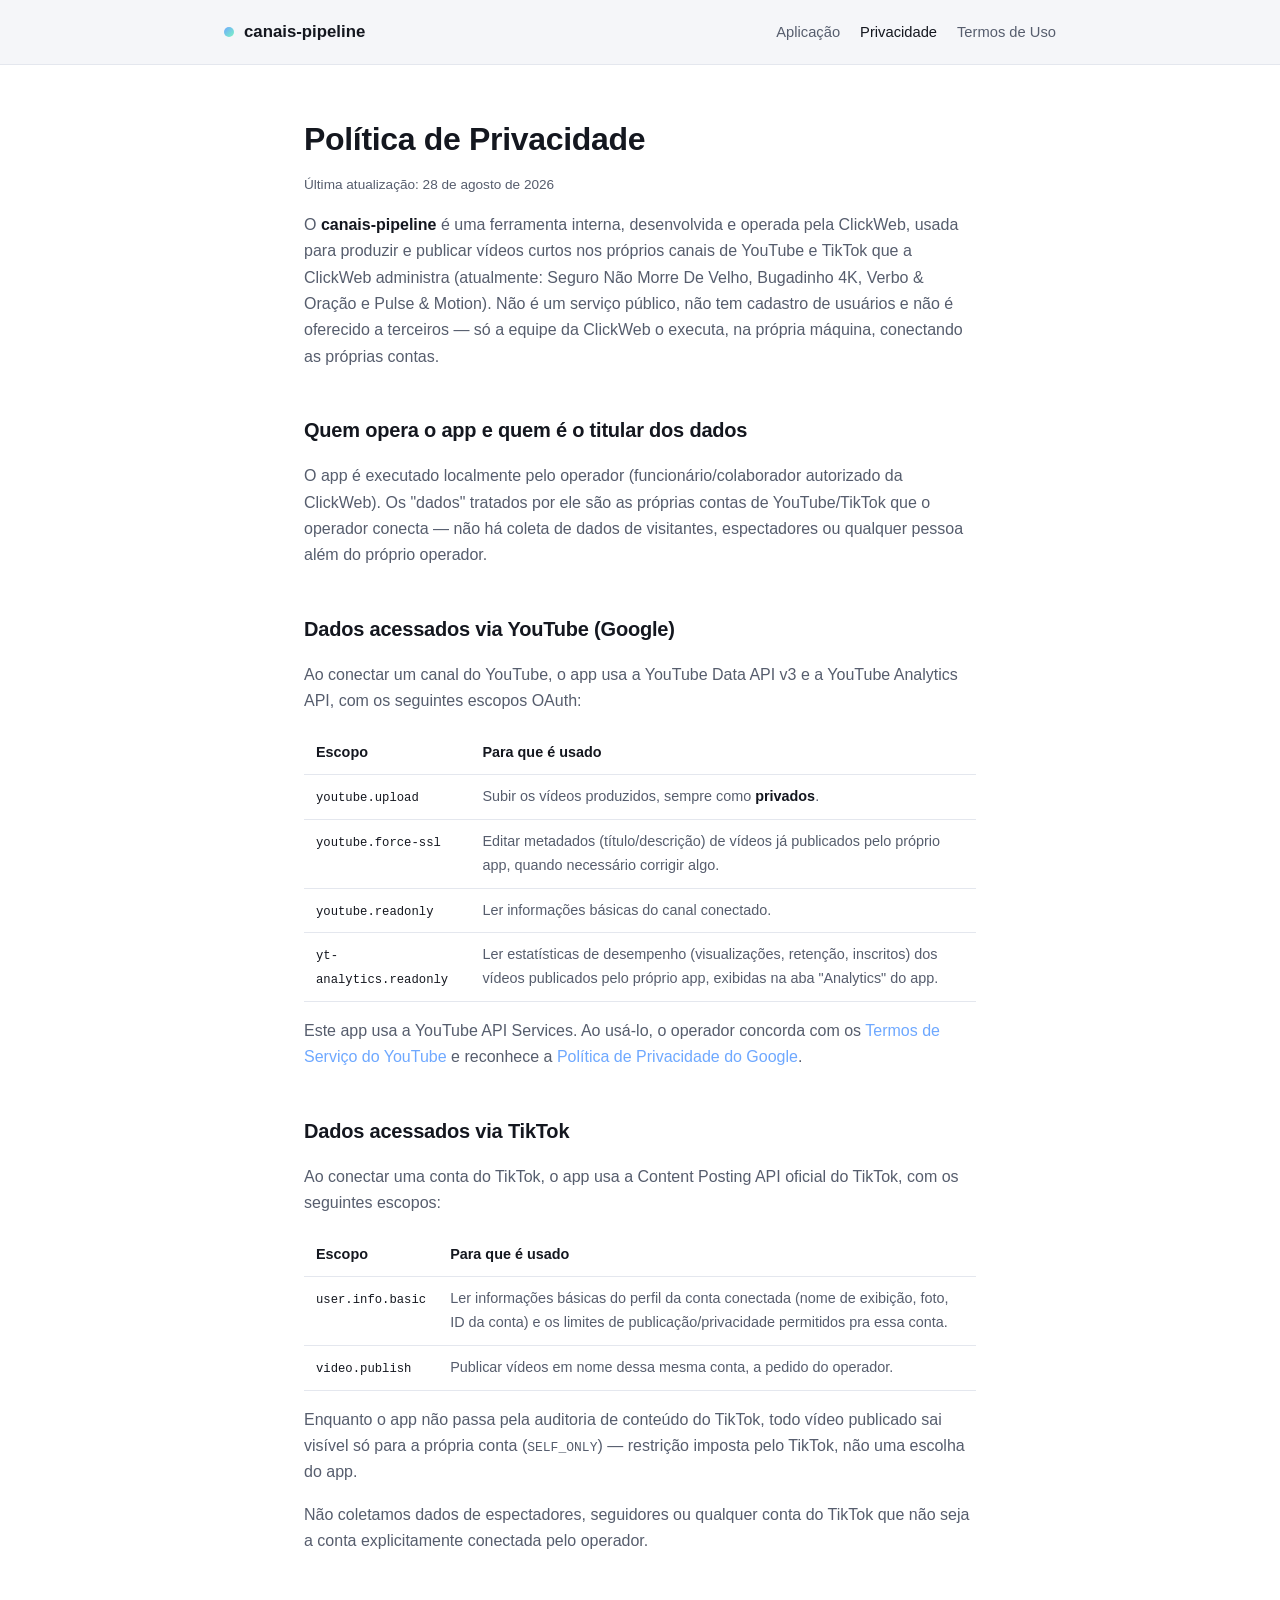
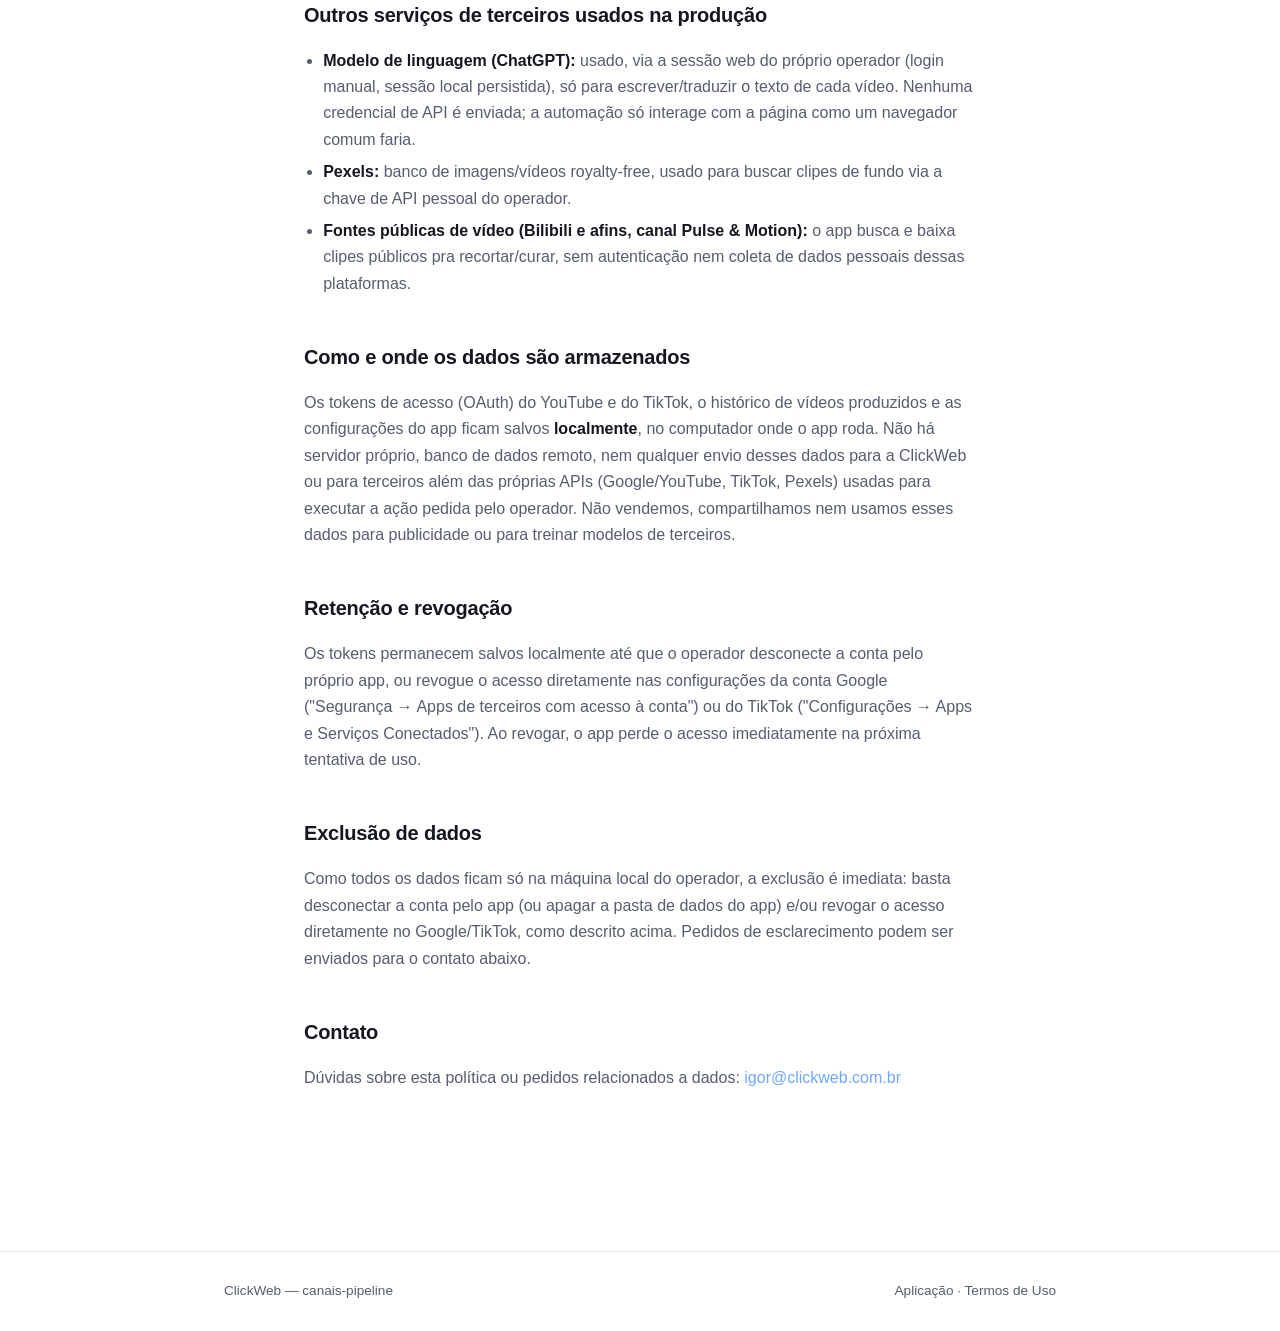
==== privacy.html @ f456fe6c "Site inicial: página da aplicação, política de privacidade e termos de uso" ====
<!DOCTYPE html>
<html lang="pt-BR">
<head>
<meta charset="UTF-8">
<title>Política de Privacidade — canais-pipeline</title>
<meta name="viewport" content="width=device-width, initial-scale=1">
<meta name="description" content="Política de Privacidade do canais-pipeline, ferramenta interna da ClickWeb.">
<link rel="stylesheet" href="styles.css">
</head>
<body>

<header class="site-header">
  <div class="inner">
    <div class="brand"><span class="dot"></span> canais-pipeline</div>
    <nav class="site-nav">
      <a href="index.html">Aplicação</a>
      <a href="privacy.html" class="active">Privacidade</a>
      <a href="terms.html">Termos de Uso</a>
    </nav>
  </div>
</header>

<main class="doc">
  <h1>Política de Privacidade</h1>
  <p class="meta">Última atualização: 28 de agosto de 2026</p>

  <p>
    O <strong>canais-pipeline</strong> é uma ferramenta interna, desenvolvida e operada pela
    ClickWeb, usada para produzir e publicar vídeos curtos nos próprios canais de YouTube e
    TikTok que a ClickWeb administra (atualmente: Seguro Não Morre De Velho, Bugadinho 4K,
    Verbo &amp; Oração e Pulse &amp; Motion). Não é um serviço público, não tem cadastro de
    usuários e não é oferecido a terceiros — só a equipe da ClickWeb o executa, na própria
    máquina, conectando as próprias contas.
  </p>

  <h2>Quem opera o app e quem é o titular dos dados</h2>
  <p>
    O app é executado localmente pelo operador (funcionário/colaborador autorizado da
    ClickWeb). Os "dados" tratados por ele são as próprias contas de YouTube/TikTok que o
    operador conecta — não há coleta de dados de visitantes, espectadores ou qualquer pessoa
    além do próprio operador.
  </p>

  <h2>Dados acessados via YouTube (Google)</h2>
  <p>Ao conectar um canal do YouTube, o app usa a YouTube Data API v3 e a YouTube Analytics API, com os seguintes escopos OAuth:</p>
  <table class="scope-table">
    <thead><tr><th>Escopo</th><th>Para que é usado</th></tr></thead>
    <tbody>
      <tr><td><code>youtube.upload</code></td><td>Subir os vídeos produzidos, sempre como <strong>privados</strong>.</td></tr>
      <tr><td><code>youtube.force-ssl</code></td><td>Editar metadados (título/descrição) de vídeos já publicados pelo próprio app, quando necessário corrigir algo.</td></tr>
      <tr><td><code>youtube.readonly</code></td><td>Ler informações básicas do canal conectado.</td></tr>
      <tr><td><code>yt-analytics.readonly</code></td><td>Ler estatísticas de desempenho (visualizações, retenção, inscritos) dos vídeos publicados pelo próprio app, exibidas na aba "Analytics" do app.</td></tr>
    </tbody>
  </table>
  <p>
    Este app usa a YouTube API Services. Ao usá-lo, o operador concorda com os
    <a href="https://www.youtube.com/t/terms" target="_blank" rel="noopener">Termos de Serviço do YouTube</a>
    e reconhece a <a href="https://policies.google.com/privacy" target="_blank" rel="noopener">Política de Privacidade do Google</a>.
  </p>

  <h2>Dados acessados via TikTok</h2>
  <p>Ao conectar uma conta do TikTok, o app usa a Content Posting API oficial do TikTok, com os seguintes escopos:</p>
  <table class="scope-table">
    <thead><tr><th>Escopo</th><th>Para que é usado</th></tr></thead>
    <tbody>
      <tr><td><code>user.info.basic</code></td><td>Ler informações básicas do perfil da conta conectada (nome de exibição, foto, ID da conta) e os limites de publicação/privacidade permitidos pra essa conta.</td></tr>
      <tr><td><code>video.publish</code></td><td>Publicar vídeos em nome dessa mesma conta, a pedido do operador.</td></tr>
    </tbody>
  </table>
  <p>
    Enquanto o app não passa pela auditoria de conteúdo do TikTok, todo vídeo publicado sai
    visível só para a própria conta (<code>SELF_ONLY</code>) — restrição imposta pelo TikTok,
    não uma escolha do app.
  </p>
  <p>
    Não coletamos dados de espectadores, seguidores ou qualquer conta do TikTok que não seja a
    conta explicitamente conectada pelo operador.
  </p>

  <h2>Outros serviços de terceiros usados na produção</h2>
  <ul class="plain">
    <li><strong>Modelo de linguagem (ChatGPT):</strong> usado, via a sessão web do próprio operador (login manual, sessão local persistida), só para escrever/traduzir o texto de cada vídeo. Nenhuma credencial de API é enviada; a automação só interage com a página como um navegador comum faria.</li>
    <li><strong>Pexels:</strong> banco de imagens/vídeos royalty-free, usado para buscar clipes de fundo via a chave de API pessoal do operador.</li>
    <li><strong>Fontes públicas de vídeo (Bilibili e afins, canal Pulse &amp; Motion):</strong> o app busca e baixa clipes públicos pra recortar/curar, sem autenticação nem coleta de dados pessoais dessas plataformas.</li>
  </ul>

  <h2>Como e onde os dados são armazenados</h2>
  <p>
    Os tokens de acesso (OAuth) do YouTube e do TikTok, o histórico de vídeos produzidos e as
    configurações do app ficam salvos <strong>localmente</strong>, no computador onde o app
    roda. Não há servidor próprio, banco de dados remoto, nem qualquer envio desses dados para
    a ClickWeb ou para terceiros além das próprias APIs (Google/YouTube, TikTok, Pexels) usadas
    para executar a ação pedida pelo operador. Não vendemos, compartilhamos nem usamos esses
    dados para publicidade ou para treinar modelos de terceiros.
  </p>

  <h2>Retenção e revogação</h2>
  <p>
    Os tokens permanecem salvos localmente até que o operador desconecte a conta pelo próprio
    app, ou revogue o acesso diretamente nas configurações da conta Google
    ("Segurança → Apps de terceiros com acesso à conta") ou do TikTok
    ("Configurações → Apps e Serviços Conectados"). Ao revogar, o app perde o acesso
    imediatamente na próxima tentativa de uso.
  </p>

  <h2>Exclusão de dados</h2>
  <p>
    Como todos os dados ficam só na máquina local do operador, a exclusão é imediata: basta
    desconectar a conta pelo app (ou apagar a pasta de dados do app) e/ou revogar o acesso
    diretamente no Google/TikTok, como descrito acima. Pedidos de esclarecimento podem ser
    enviados para o contato abaixo.
  </p>

  <h2>Contato</h2>
  <p>
    Dúvidas sobre esta política ou pedidos relacionados a dados:
    <a href="mailto:igor@clickweb.com.br">igor@clickweb.com.br</a>
  </p>
</main>

<footer class="site-footer">
  <div class="inner">
    <span>ClickWeb — canais-pipeline</span>
    <span><a href="index.html">Aplicação</a> · <a href="terms.html">Termos de Uso</a></span>
  </div>
</footer>

</body>
</html>
---- styles.css ----
:root {
  --bg: #0b0d12;
  --bg-alt: #12151c;
  --card: #171b24;
  --border: #262b38;
  --text: #e7e9ee;
  --text-dim: #9aa1b1;
  --accent: #6ea8ff;
  --accent-2: #7cf5c4;
  --max-width: 880px;
}

* { box-sizing: border-box; }

html { scroll-behavior: smooth; }

body {
  margin: 0;
  font-family: -apple-system, BlinkMacSystemFont, "Segoe UI", Roboto, Helvetica, Arial, sans-serif;
  background: var(--bg);
  color: var(--text);
  line-height: 1.65;
}

a { color: var(--accent); text-decoration: none; }
a:hover { text-decoration: underline; }

header.site-header {
  border-bottom: 1px solid var(--border);
  background: var(--bg-alt);
}

.site-header .inner {
  max-width: var(--max-width);
  margin: 0 auto;
  padding: 18px 24px;
  display: flex;
  align-items: center;
  justify-content: space-between;
  gap: 16px;
  flex-wrap: wrap;
}

.brand {
  display: flex;
  align-items: center;
  gap: 10px;
  font-weight: 700;
  font-size: 1.05rem;
  color: var(--text);
}

.brand .dot {
  width: 10px;
  height: 10px;
  border-radius: 50%;
  background: linear-gradient(135deg, var(--accent), var(--accent-2));
  flex: none;
}

nav.site-nav {
  display: flex;
  gap: 20px;
  font-size: 0.92rem;
}

nav.site-nav a { color: var(--text-dim); }
nav.site-nav a:hover, nav.site-nav a.active { color: var(--text); text-decoration: none; }

main {
  max-width: var(--max-width);
  margin: 0 auto;
  padding: 48px 24px 80px;
}

main.doc { max-width: 720px; }

h1 { font-size: 2rem; margin: 0 0 8px; letter-spacing: -0.01em; }
h2 { font-size: 1.25rem; margin: 2.2em 0 0.6em; letter-spacing: -0.01em; }
h3 { font-size: 1.05rem; margin: 1.6em 0 0.5em; color: var(--text); }

p { color: var(--text-dim); }
.doc p, .doc li { color: var(--text-dim); }
.doc strong { color: var(--text); }

.lede {
  font-size: 1.1rem;
  color: var(--text-dim);
  max-width: 640px;
}

.meta {
  font-size: 0.85rem;
  color: var(--text-dim);
  margin-top: 4px;
}

.badge {
  display: inline-block;
  font-size: 0.78rem;
  padding: 3px 10px;
  border-radius: 999px;
  border: 1px solid var(--border);
  color: var(--text-dim);
  background: var(--bg-alt);
  margin-bottom: 16px;
}

.grid {
  display: grid;
  grid-template-columns: repeat(auto-fit, minmax(240px, 1fr));
  gap: 16px;
  margin-top: 28px;
}

.card {
  background: var(--card);
  border: 1px solid var(--border);
  border-radius: 12px;
  padding: 20px;
}

.card h3 { margin-top: 0; }
.card p { margin-bottom: 0; font-size: 0.94rem; }

.platform-tags {
  display: flex;
  gap: 6px;
  margin-top: 12px;
  flex-wrap: wrap;
}

.platform-tags span {
  font-size: 0.72rem;
  padding: 2px 8px;
  border-radius: 999px;
  background: var(--bg-alt);
  border: 1px solid var(--border);
  color: var(--text-dim);
}

.cta-row {
  display: flex;
  gap: 12px;
  margin-top: 32px;
  flex-wrap: wrap;
}

.btn {
  display: inline-block;
  padding: 10px 18px;
  border-radius: 8px;
  font-size: 0.92rem;
  font-weight: 600;
  border: 1px solid var(--border);
}

.btn.primary {
  background: var(--accent);
  border-color: var(--accent);
  color: #05070d;
}
.btn.primary:hover { text-decoration: none; opacity: 0.92; }

.btn.ghost { color: var(--text); background: transparent; }
.btn.ghost:hover { text-decoration: none; background: var(--bg-alt); }

section + section { margin-top: 56px; }

ul.plain { padding-left: 1.2em; }
ul.plain li { margin-bottom: 6px; }

table.scope-table {
  width: 100%;
  border-collapse: collapse;
  margin: 16px 0;
  font-size: 0.9rem;
}

table.scope-table th, table.scope-table td {
  text-align: left;
  padding: 10px 12px;
  border-bottom: 1px solid var(--border);
  color: var(--text-dim);
  vertical-align: top;
}

table.scope-table th { color: var(--text); font-weight: 600; }
table.scope-table code { color: var(--text); font-size: 0.85em; }

footer.site-footer {
  border-top: 1px solid var(--border);
  margin-top: 64px;
}

footer.site-footer .inner {
  max-width: var(--max-width);
  margin: 0 auto;
  padding: 28px 24px;
  display: flex;
  justify-content: space-between;
  gap: 16px;
  flex-wrap: wrap;
  font-size: 0.85rem;
  color: var(--text-dim);
}

footer.site-footer a { color: var(--text-dim); }

@media (prefers-color-scheme: light) {
  :root {
    --bg: #ffffff;
    --bg-alt: #f5f6f9;
    --card: #ffffff;
    --border: #e4e7ee;
    --text: #14171f;
    --text-dim: #565d6d;
  }
  .btn.primary { color: #ffffff; }
}
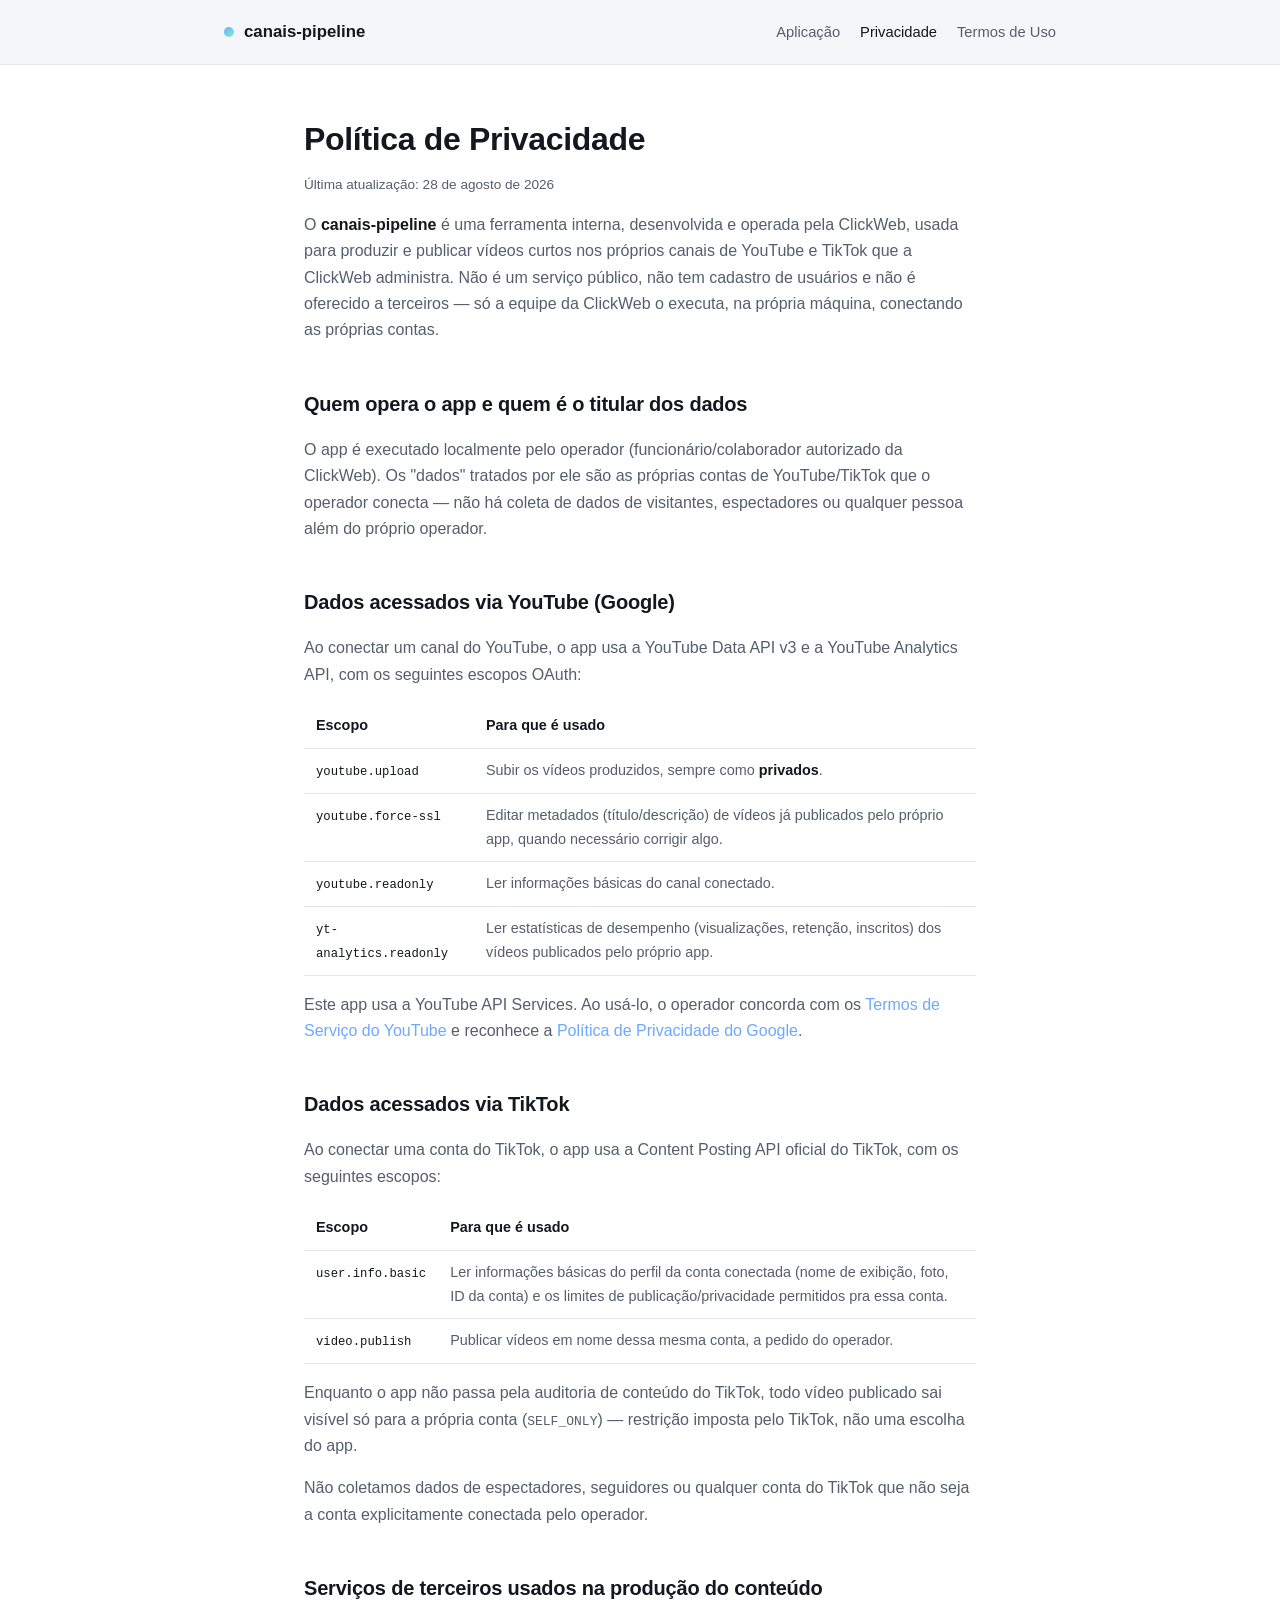
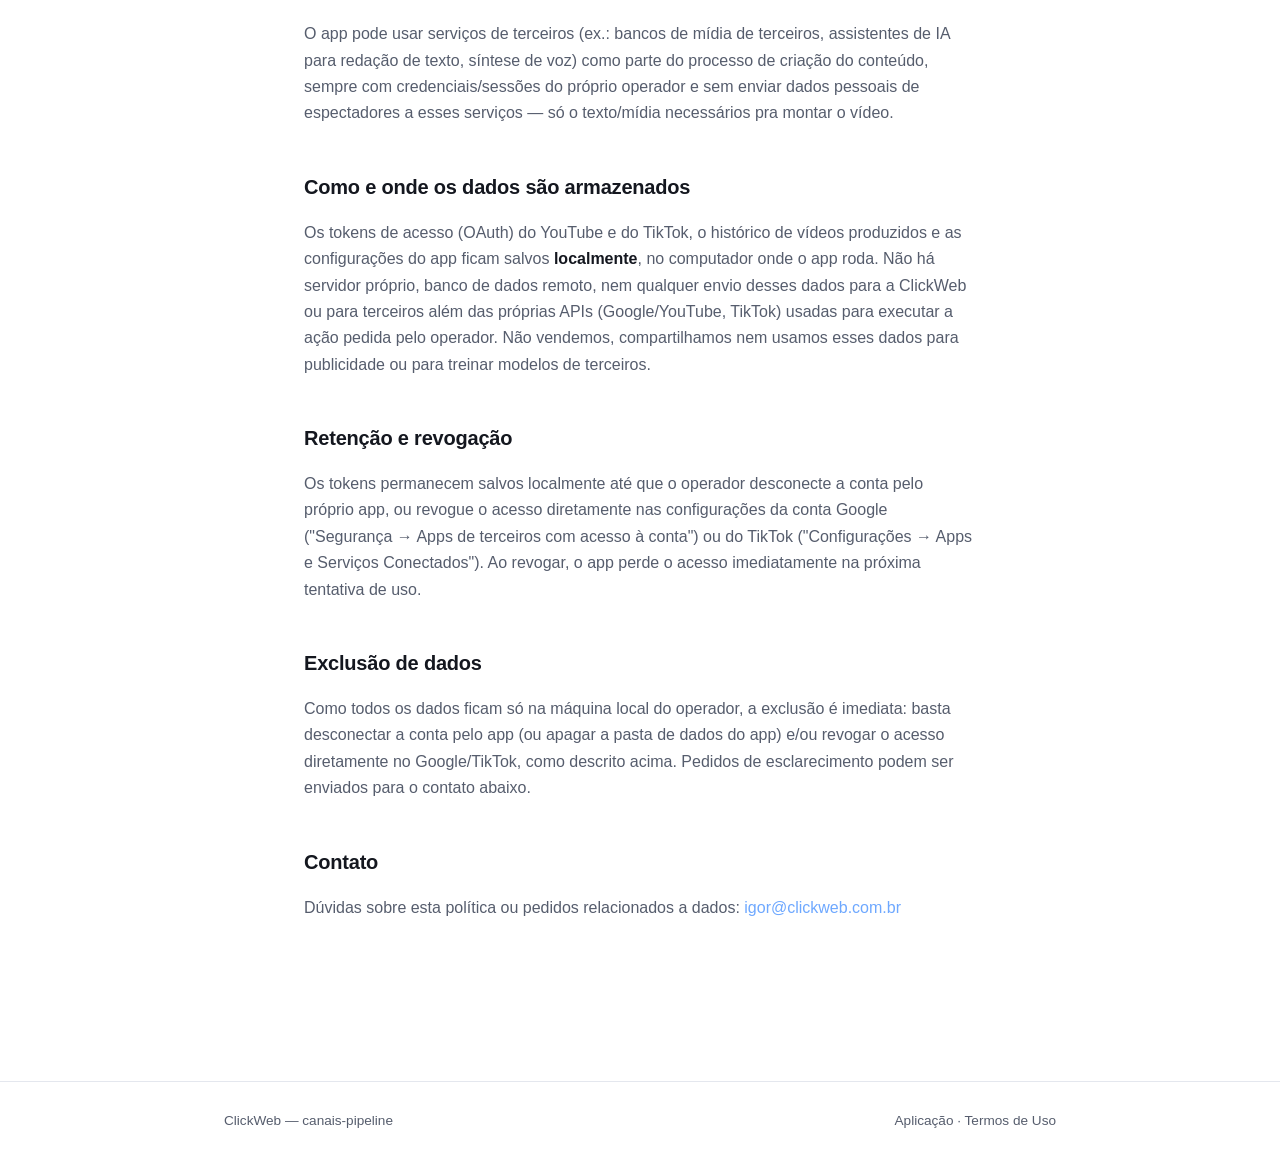
==== commit 3952d6c0: "Tornar as páginas genéricas: remover canais e detalhes internos de funcionamento" ====
--- a/privacy.html
+++ b/privacy.html
@@ -27,10 +27,9 @@
   <p>
     O <strong>canais-pipeline</strong> é uma ferramenta interna, desenvolvida e operada pela
     ClickWeb, usada para produzir e publicar vídeos curtos nos próprios canais de YouTube e
-    TikTok que a ClickWeb administra (atualmente: Seguro Não Morre De Velho, Bugadinho 4K,
-    Verbo &amp; Oração e Pulse &amp; Motion). Não é um serviço público, não tem cadastro de
-    usuários e não é oferecido a terceiros — só a equipe da ClickWeb o executa, na própria
-    máquina, conectando as próprias contas.
+    TikTok que a ClickWeb administra. Não é um serviço público, não tem cadastro de usuários e
+    não é oferecido a terceiros — só a equipe da ClickWeb o executa, na própria máquina,
+    conectando as próprias contas.
   </p>
 
   <h2>Quem opera o app e quem é o titular dos dados</h2>
@@ -49,7 +48,7 @@
       <tr><td><code>youtube.upload</code></td><td>Subir os vídeos produzidos, sempre como <strong>privados</strong>.</td></tr>
       <tr><td><code>youtube.force-ssl</code></td><td>Editar metadados (título/descrição) de vídeos já publicados pelo próprio app, quando necessário corrigir algo.</td></tr>
       <tr><td><code>youtube.readonly</code></td><td>Ler informações básicas do canal conectado.</td></tr>
-      <tr><td><code>yt-analytics.readonly</code></td><td>Ler estatísticas de desempenho (visualizações, retenção, inscritos) dos vídeos publicados pelo próprio app, exibidas na aba "Analytics" do app.</td></tr>
+      <tr><td><code>yt-analytics.readonly</code></td><td>Ler estatísticas de desempenho (visualizações, retenção, inscritos) dos vídeos publicados pelo próprio app.</td></tr>
     </tbody>
   </table>
   <p>
@@ -77,21 +76,22 @@
     conta explicitamente conectada pelo operador.
   </p>
 
-  <h2>Outros serviços de terceiros usados na produção</h2>
-  <ul class="plain">
-    <li><strong>Modelo de linguagem (ChatGPT):</strong> usado, via a sessão web do próprio operador (login manual, sessão local persistida), só para escrever/traduzir o texto de cada vídeo. Nenhuma credencial de API é enviada; a automação só interage com a página como um navegador comum faria.</li>
-    <li><strong>Pexels:</strong> banco de imagens/vídeos royalty-free, usado para buscar clipes de fundo via a chave de API pessoal do operador.</li>
-    <li><strong>Fontes públicas de vídeo (Bilibili e afins, canal Pulse &amp; Motion):</strong> o app busca e baixa clipes públicos pra recortar/curar, sem autenticação nem coleta de dados pessoais dessas plataformas.</li>
-  </ul>
+  <h2>Serviços de terceiros usados na produção do conteúdo</h2>
+  <p>
+    O app pode usar serviços de terceiros (ex.: bancos de mídia de terceiros, assistentes de
+    IA para redação de texto, síntese de voz) como parte do processo de criação do conteúdo,
+    sempre com credenciais/sessões do próprio operador e sem enviar dados pessoais de
+    espectadores a esses serviços — só o texto/mídia necessários pra montar o vídeo.
+  </p>
 
   <h2>Como e onde os dados são armazenados</h2>
   <p>
     Os tokens de acesso (OAuth) do YouTube e do TikTok, o histórico de vídeos produzidos e as
     configurações do app ficam salvos <strong>localmente</strong>, no computador onde o app
     roda. Não há servidor próprio, banco de dados remoto, nem qualquer envio desses dados para
-    a ClickWeb ou para terceiros além das próprias APIs (Google/YouTube, TikTok, Pexels) usadas
-    para executar a ação pedida pelo operador. Não vendemos, compartilhamos nem usamos esses
-    dados para publicidade ou para treinar modelos de terceiros.
+    a ClickWeb ou para terceiros além das próprias APIs (Google/YouTube, TikTok) usadas para
+    executar a ação pedida pelo operador. Não vendemos, compartilhamos nem usamos esses dados
+    para publicidade ou para treinar modelos de terceiros.
   </p>
 
   <h2>Retenção e revogação</h2>
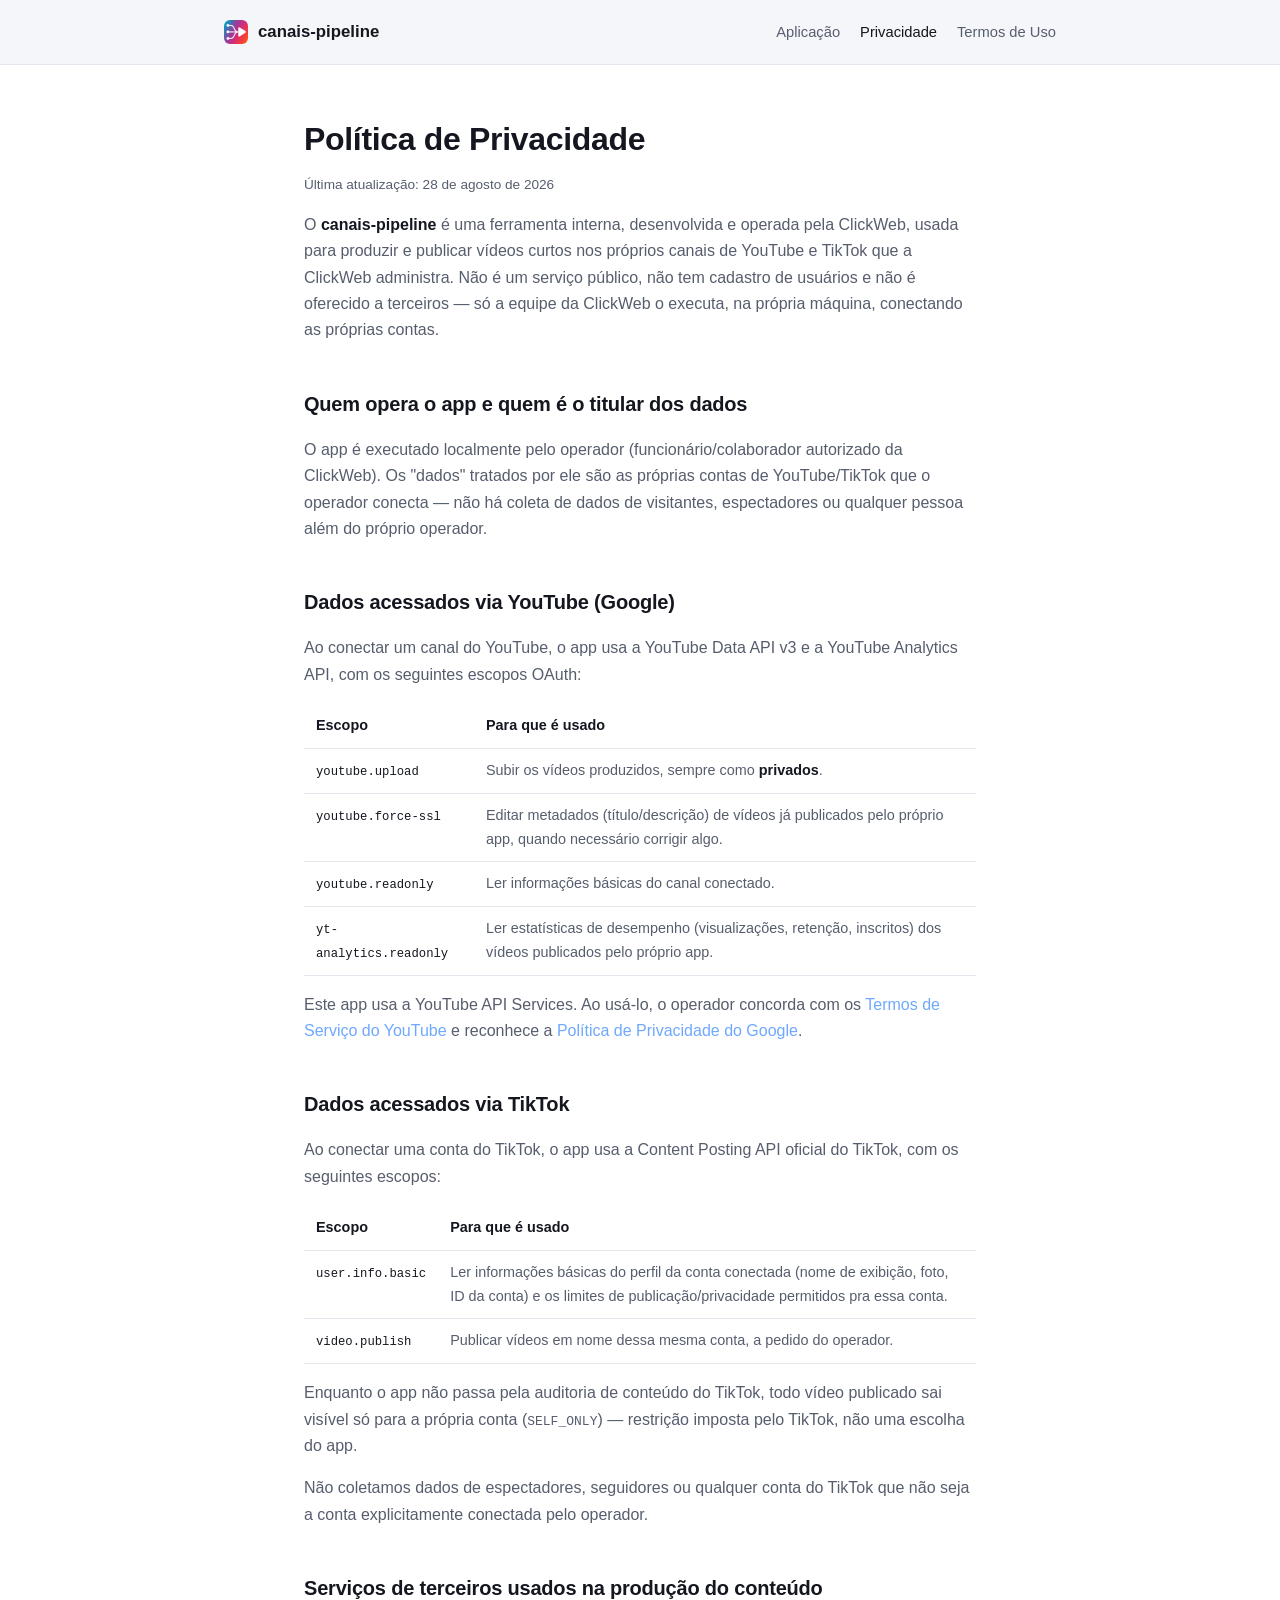
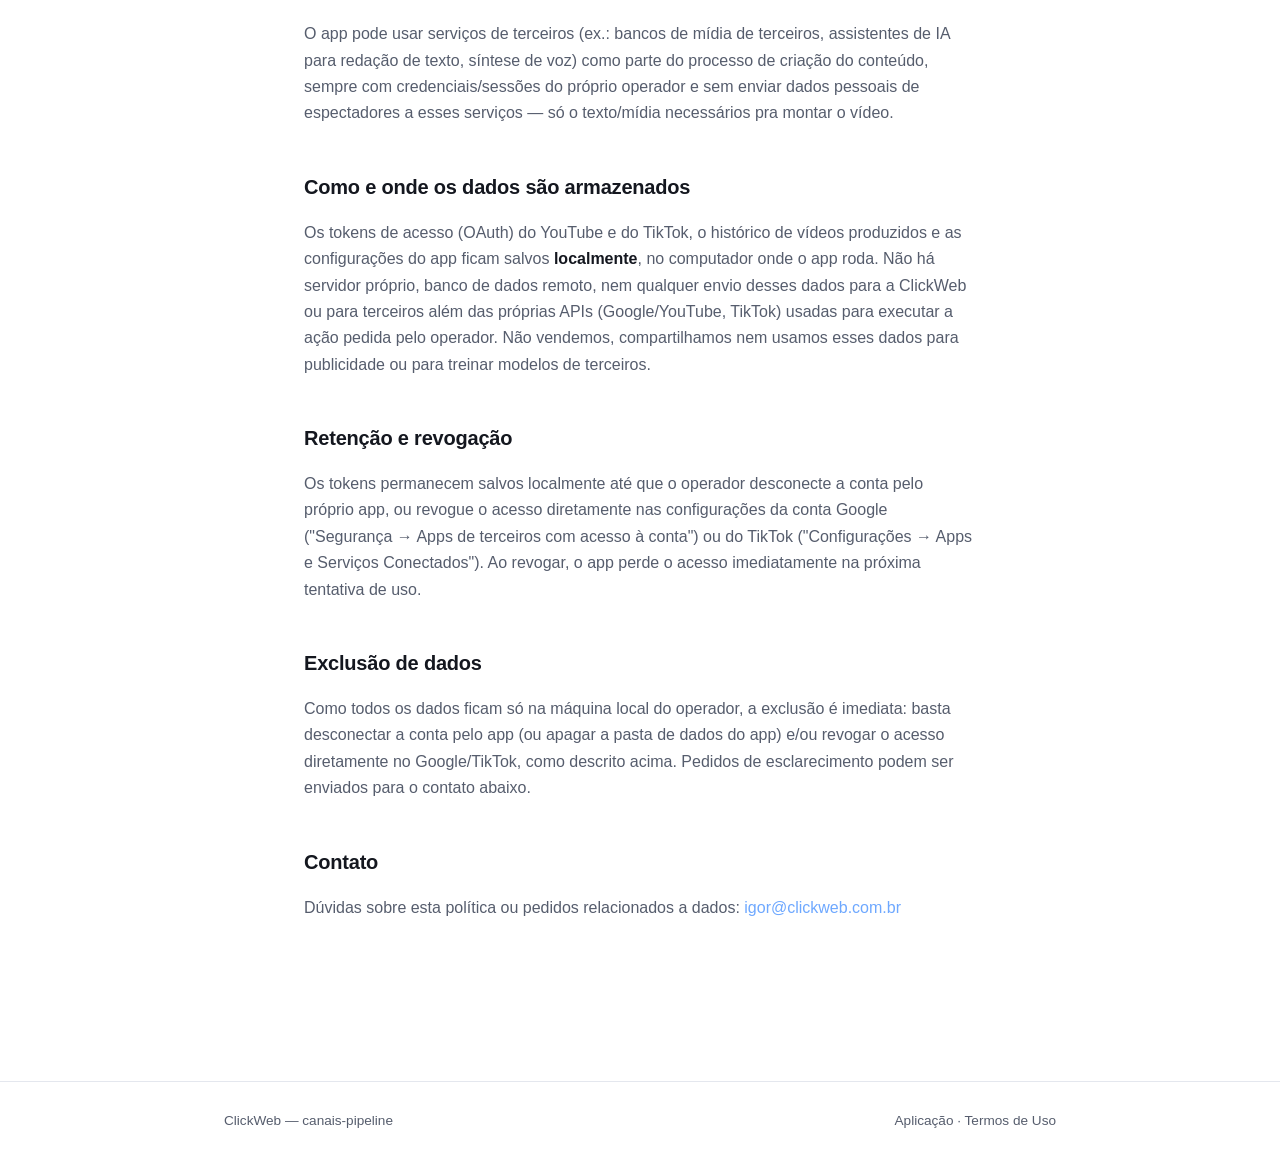
==== commit fd829929: "Usar o mesmo icone do app (logo.png) em favicon e header do site TikTok recusou a revisao por incons" ====
--- a/privacy.html
+++ b/privacy.html
@@ -5,13 +5,17 @@
 <title>Política de Privacidade — canais-pipeline</title>
 <meta name="viewport" content="width=device-width, initial-scale=1">
 <meta name="description" content="Política de Privacidade do canais-pipeline, ferramenta interna da ClickWeb.">
+<link rel="icon" href="favicon.ico" sizes="any">
+<link rel="icon" href="favicon-32.png" type="image/png" sizes="32x32">
+<link rel="icon" href="favicon-16.png" type="image/png" sizes="16x16">
+<link rel="apple-touch-icon" href="apple-touch-icon.png">
 <link rel="stylesheet" href="styles.css">
 </head>
 <body>
 
 <header class="site-header">
   <div class="inner">
-    <div class="brand"><span class="dot"></span> canais-pipeline</div>
+    <div class="brand"><img src="logo-header.png" alt="canais-pipeline" class="brand-icon"> canais-pipeline</div>
     <nav class="site-nav">
       <a href="index.html">Aplicação</a>
       <a href="privacy.html" class="active">Privacidade</a>
--- a/styles.css
+++ b/styles.css
@@ -58,6 +58,14 @@
   flex: none;
 }
 
+.brand-icon {
+  width: 24px;
+  height: 24px;
+  border-radius: 6px;
+  flex: none;
+  object-fit: cover;
+}
+
 nav.site-nav {
   display: flex;
   gap: 20px;
